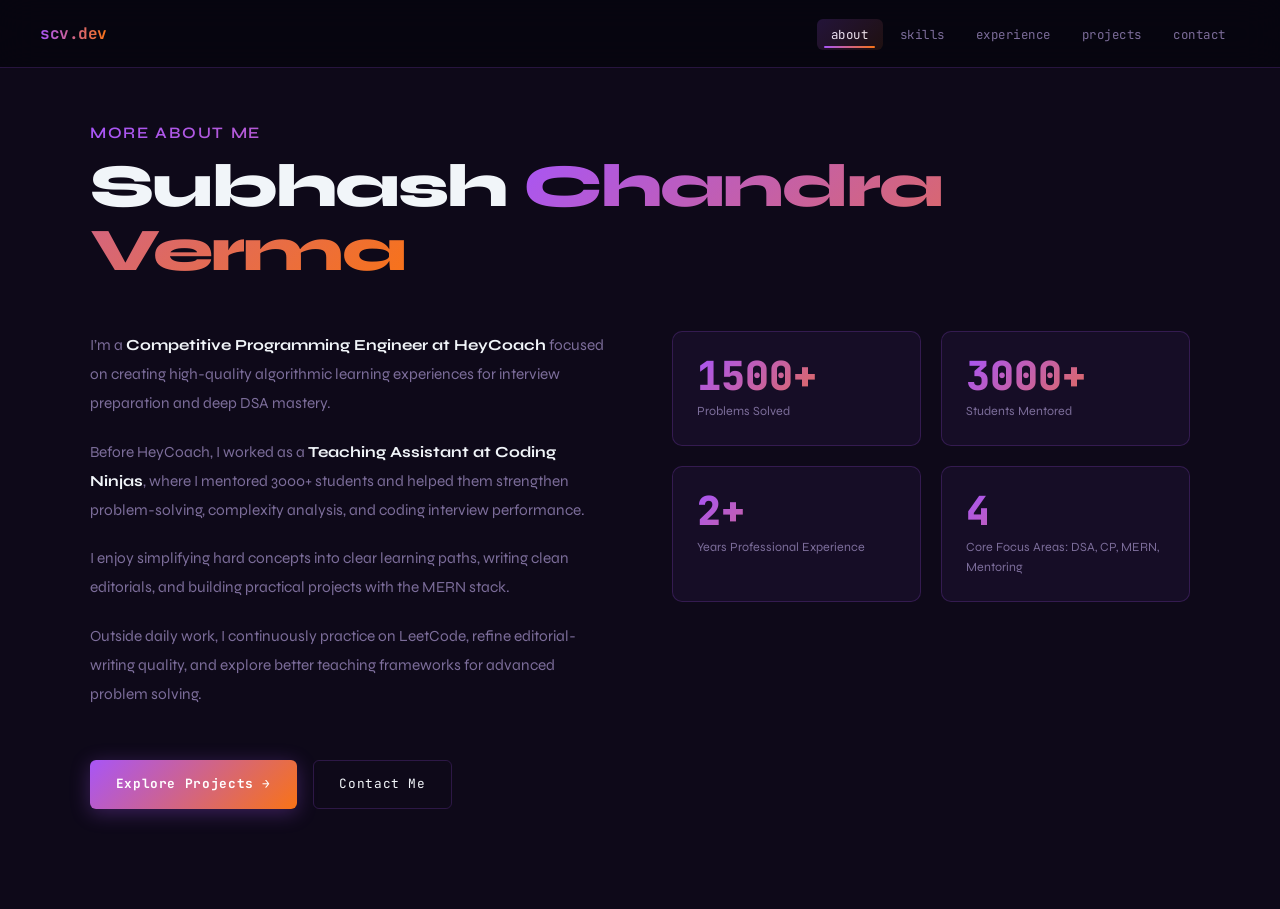
==== about.html @ 5bc22b5c "Add dedicated About page with expanded profile details" ====
<!DOCTYPE html>
<html lang="en">
<head>
  <meta charset="UTF-8" />
  <meta name="viewport" content="width=device-width, initial-scale=1.0" />
  <title>About | Subhash Chandra Verma</title>
  <link rel="icon" href="Subhashimg.ico" type="image/x-icon" />
  <link rel="preconnect" href="https://fonts.googleapis.com" />
  <link rel="preconnect" href="https://fonts.gstatic.com" crossorigin />
  <link href="https://fonts.googleapis.com/css2?family=JetBrains+Mono:wght@300;400;700&family=Syne:wght@400;600;700;800&display=swap" rel="stylesheet" />
  <link rel="stylesheet" href="style.css" />
</head>
<body>
  <nav>
    <a href="index.html#home" class="nav-logo">scv.dev</a>
    <ul class="nav-links">
      <li><a href="index.html#about" class="active">about</a></li>
      <li><a href="index.html#skills">skills</a></li>
      <li><a href="index.html#experience">experience</a></li>
      <li><a href="index.html#projects">projects</a></li>
      <li><a href="index.html#contact">contact</a></li>
    </ul>
  </nav>

  <section id="about" style="padding-top:120px; min-height:auto;">
    <div class="section-inner">
      <p class="section-label">More About Me</p>
      <h1 class="section-title">Subhash <span>Chandra Verma</span></h1>

      <div class="about-grid" style="margin-top:1.5rem;">
        <div class="about-text reveal visible" style="opacity:1;transform:none;">
          <p>I’m a <strong>Competitive Programming Engineer at HeyCoach</strong> focused on creating high-quality algorithmic learning experiences for interview preparation and deep DSA mastery.</p>
          <p>Before HeyCoach, I worked as a <strong>Teaching Assistant at Coding Ninjas</strong>, where I mentored 3000+ students and helped them strengthen problem-solving, complexity analysis, and coding interview performance.</p>
          <p>I enjoy simplifying hard concepts into clear learning paths, writing clean editorials, and building practical projects with the MERN stack.</p>
          <p>Outside daily work, I continuously practice on LeetCode, refine editorial-writing quality, and explore better teaching frameworks for advanced problem solving.</p>
        </div>

        <div class="stats-grid reveal visible" style="opacity:1;transform:none;">
          <div class="stat-card"><div class="stat-num">1500+</div><div class="stat-label">Problems Solved</div></div>
          <div class="stat-card"><div class="stat-num">3000+</div><div class="stat-label">Students Mentored</div></div>
          <div class="stat-card"><div class="stat-num">2+</div><div class="stat-label">Years Professional Experience</div></div>
          <div class="stat-card"><div class="stat-num">4</div><div class="stat-label">Core Focus Areas: DSA, CP, MERN, Mentoring</div></div>
        </div>
      </div>

      <div class="hero-ctas" style="margin-top:2rem;">
        <a class="btn-primary" href="index.html#projects">Explore Projects →</a>
        <a class="btn-outline" href="index.html#contact">Contact Me</a>
      </div>
    </div>
  </section>
</body>
</html>
---- style.css ----
/* ── VARIABLES ── */
:root {
  --bg:     #07050f;
  --bg2:    #0e0919;
  --bg3:    #160d26;
  --violet: #a855f7;
  --orange: #f97316;
  --cyan:   #22d3ee;
  --text:   #f1f5f9;
  --muted:  #7c6d9a;
  --border: rgba(168,85,247,0.2);
  --glow-v: 0 0 32px rgba(168,85,247,0.25);
  --glow-o: 0 0 32px rgba(249,115,22,0.25);
  --font-mono: 'JetBrains Mono', monospace;
  --font-sans: 'Syne', sans-serif;
}

/* ── RESET ── */
*, *::before, *::after { box-sizing: border-box; margin: 0; padding: 0; }
html { scroll-behavior: smooth; scroll-padding-top: 72px; }
body {
  background: var(--bg);
  color: var(--text);
  font-family: var(--font-sans);
  line-height: 1.6;
  overflow-x: hidden;
}

/* ── SCROLLBAR ── */
::-webkit-scrollbar { width: 4px; }
::-webkit-scrollbar-track { background: var(--bg); }
::-webkit-scrollbar-thumb {
  background: linear-gradient(var(--violet), var(--orange));
  border-radius: 4px;
}

/* ═══════════════════════════════════════════
   PROGRESS BAR
═══════════════════════════════════════════ */
#progress-bar {
  position: fixed; top: 68px; left: 0;
  height: 2px; width: 0%;
  background: linear-gradient(90deg, var(--violet), var(--orange), var(--cyan));
  z-index: 1001;
  transition: width 0.08s linear;
}

/* ═══════════════════════════════════════════
   NAV
═══════════════════════════════════════════ */
nav {
  position: fixed; top: 0; width: 100%; z-index: 1000;
  background: rgba(7,5,15,0.85);
  backdrop-filter: blur(18px);
  border-bottom: 1px solid var(--border);
  height: 68px;
  display: flex; align-items: center;
  justify-content: space-between;
  padding: 0 2.5rem;
}

.nav-logo {
  font-family: var(--font-mono);
  font-size: 1rem; font-weight: 700;
  text-decoration: none; letter-spacing: -0.5px;
  background: linear-gradient(90deg, var(--violet), var(--orange));
  -webkit-background-clip: text;
  -webkit-text-fill-color: transparent;
  background-clip: text;
}

.nav-links { display: flex; gap: 0.15rem; list-style: none; }

.nav-links a {
  font-family: var(--font-mono); font-size: 0.78rem;
  color: var(--muted); text-decoration: none;
  padding: 0.45rem 0.9rem; border-radius: 6px;
  position: relative; transition: color 0.25s;
  letter-spacing: 0.04em; overflow: hidden;
}

/* sliding bg pill */
.nav-links a::before {
  content: '';
  position: absolute; inset: 0; border-radius: 6px;
  background: linear-gradient(135deg, rgba(168,85,247,0.18), rgba(249,115,22,0.1));
  transform: scaleX(0) scaleY(0.6); transform-origin: center;
  transition: transform 0.35s cubic-bezier(0.34,1.56,0.64,1), opacity 0.25s;
  opacity: 0;
}
.nav-links a:hover::before,
.nav-links a.active::before { transform: scaleX(1) scaleY(1); opacity: 1; }
.nav-links a:hover,
.nav-links a.active { color: var(--text); }

/* bottom slide underline */
.nav-links a::after {
  content: '';
  position: absolute; bottom: 2px; left: 12%; right: 12%; height: 2px;
  background: linear-gradient(90deg, var(--violet), var(--orange));
  border-radius: 2px;
  transform: scaleX(0);
  transition: transform 0.35s cubic-bezier(0.34,1.56,0.64,1);
}
.nav-links a.active::after { transform: scaleX(1); }

/* ── HAMBURGER ── */
.hamburger {
  display: none; flex-direction: column; gap: 5px;
  cursor: pointer; background: none; border: none; padding: 4px;
}
.hamburger span {
  display: block; width: 24px; height: 2px;
  background: var(--violet); border-radius: 2px; transition: all 0.3s;
}
.hamburger.open span:nth-child(1) { transform: translateY(7px) rotate(45deg); }
.hamburger.open span:nth-child(2) { opacity: 0; }
.hamburger.open span:nth-child(3) { transform: translateY(-7px) rotate(-45deg); }

/* ── MOBILE MENU ── */
.mobile-menu {
  display: none; position: fixed;
  top: 68px; left: 0; right: 0;
  background: rgba(7,5,15,0.97); backdrop-filter: blur(20px);
  border-bottom: 1px solid var(--border);
  padding: 1.2rem 2rem; z-index: 999;
  flex-direction: column; gap: 0.2rem;
}
.mobile-menu.active { display: flex; }
.mobile-menu a {
  font-family: var(--font-mono); font-size: 0.9rem;
  color: var(--muted); text-decoration: none;
  padding: 0.7rem 1rem; border-radius: 6px;
  transition: all 0.25s; border-left: 2px solid transparent;
}
.mobile-menu a:hover {
  color: var(--violet); border-left-color: var(--violet);
  background: rgba(168,85,247,0.08); padding-left: 1.5rem;
}

/* ── SECTION FLASH ── */
.section-flash { animation: sflash 0.9s ease; }
@keyframes sflash {
  0%  { box-shadow: none; }
  30% { box-shadow: inset 0 0 80px rgba(168,85,247,0.1); }
  100%{ box-shadow: none; }
}

/* ═══════════════════════════════════════════
   HERO
═══════════════════════════════════════════ */
#home {
  min-height: 100vh; display: flex; align-items: center;
  padding: 100px 2.5rem 4rem;
  position: relative; overflow: hidden;
}

/* grid pattern */
#home::before {
  content: ''; position: absolute; inset: 0;
  background-image:
    linear-gradient(rgba(168,85,247,0.07) 1px, transparent 1px),
    linear-gradient(90deg, rgba(168,85,247,0.07) 1px, transparent 1px);
  background-size: 64px 64px;
  mask-image: radial-gradient(ellipse 80% 60% at 50% 50%, black 40%, transparent 100%);
  pointer-events: none;
}

/* glow orb */
#home::after {
  content: ''; position: absolute;
  width: 700px; height: 700px; border-radius: 50%;
  background: radial-gradient(circle, rgba(168,85,247,0.09) 0%, rgba(249,115,22,0.04) 50%, transparent 70%);
  top: 50%; left: 50%; transform: translate(-50%,-50%);
  pointer-events: none; animation: breathe 5s ease-in-out infinite;
}

@keyframes breathe {
  0%,100% { transform: translate(-50%,-50%) scale(1); opacity: .7; }
  50%      { transform: translate(-50%,-50%) scale(1.18); opacity: 1; }
}

.hero-inner {
  max-width: 1100px; margin: 0 auto; width: 100%;
  display: grid; grid-template-columns: 1fr auto;
  gap: 4rem; align-items: center; position: relative; z-index: 1;
}

.hero-tag {
  font-family: var(--font-mono); font-size: 0.7rem;
  letter-spacing: 0.18em; text-transform: uppercase; margin-bottom: 1rem;
  background: linear-gradient(90deg, var(--violet), var(--orange));
  -webkit-background-clip: text; -webkit-text-fill-color: transparent; background-clip: text;
  opacity: 0; animation: fadeUp .6s ease forwards .2s;
}

.hero-name {
  font-size: clamp(2.8rem, 6vw, 5rem); font-weight: 800;
  line-height: 1.05; letter-spacing: -2px; margin-bottom: 0.5rem;
  opacity: 0; animation: fadeUp .6s ease forwards .4s;
}
.hero-name .accent {
  background: linear-gradient(135deg, var(--violet) 20%, var(--orange) 80%);
  -webkit-background-clip: text; -webkit-text-fill-color: transparent; background-clip: text;
}

.hero-title {
  font-family: var(--font-mono); font-size: clamp(0.82rem, 2vw, 1rem);
  color: var(--cyan); margin-bottom: 1.5rem; min-height: 1.4em;
  opacity: 0; animation: fadeUp .6s ease forwards .6s;
}
#typed-text::after {
  content: '▌'; color: var(--orange);
  animation: blink 1s step-end infinite;
}
@keyframes blink { 0%,100%{opacity:1} 50%{opacity:0} }

.hero-bio {
  font-size: .97rem; color: var(--muted);
  max-width: 520px; line-height: 1.85; margin-bottom: 2rem;
  opacity: 0; animation: fadeUp .6s ease forwards .8s;
}
.hero-bio strong { color: var(--text); }

.hero-ctas {
  display: flex; gap: 1rem; flex-wrap: wrap;
  opacity: 0; animation: fadeUp .6s ease forwards 1s;
}

.btn-primary {
  display: inline-flex; align-items: center; gap: .5rem;
  background: linear-gradient(135deg, var(--violet), var(--orange));
  color: #fff; font-family: var(--font-mono); font-size: .8rem; font-weight: 700;
  text-decoration: none; padding: .8rem 1.6rem; border-radius: 6px;
  letter-spacing: .05em; transition: all .3s;
  box-shadow: 0 4px 20px rgba(168,85,247,0.3);
  cursor: pointer; border: none;
}
.btn-primary:hover { transform: translateY(-3px); box-shadow: 0 8px 30px rgba(168,85,247,0.45); }

.btn-outline {
  display: inline-flex; align-items: center; gap: .5rem;
  border: 1px solid var(--border); color: var(--text);
  font-family: var(--font-mono); font-size: .8rem;
  text-decoration: none; padding: .8rem 1.6rem; border-radius: 6px;
  letter-spacing: .05em; transition: all .3s;
  cursor: pointer; background: none;
}
.btn-outline:hover {
  border-color: var(--violet); color: var(--violet);
  background: rgba(168,85,247,0.08); transform: translateY(-3px);
}

.hero-socials {
  display: flex; gap: .75rem; margin-top: 2rem;
  opacity: 0; animation: fadeUp .6s ease forwards 1.2s;
}
.hero-socials a {
  width: 42px; height: 42px; border-radius: 10px;
  border: 1px solid var(--border);
  display: flex; align-items: center; justify-content: center;
  color: var(--muted); text-decoration: none;
  font-family: var(--font-mono); font-size: .7rem; font-weight: 700;
  transition: all .25s;
}
.hero-socials a:hover {
  border-color: var(--violet); color: var(--violet);
  background: rgba(168,85,247,0.1); transform: translateY(-4px);
  box-shadow: 0 6px 20px rgba(168,85,247,0.2);
}

/* ── AVATAR ── */
.hero-avatar-wrap { position: relative; opacity: 0; animation: fadeIn .9s ease forwards .5s; }
.hero-avatar {
  width: 240px; height: 240px; border-radius: 50%;
  border: 3px solid transparent;
  background: linear-gradient(var(--bg), var(--bg)) padding-box,
              linear-gradient(135deg, var(--violet), var(--orange)) border-box;
  object-fit: cover; display: block;
  box-shadow: 0 0 60px rgba(168,85,247,0.25), 0 0 120px rgba(249,115,22,0.1);
}
.avatar-ring {
  position: absolute; inset: -14px; border-radius: 50%;
  border: 1px dashed rgba(168,85,247,0.35);
  animation: spin 18s linear infinite;
}
.avatar-dot  { position: absolute; top: 14px; left: 50%; width: 12px; height: 12px; border-radius: 50%; background: var(--orange); box-shadow: 0 0 12px var(--orange); transform: translateX(-50%); }
.avatar-dot2 { position: absolute; bottom: 14px; left: 50%; width: 8px; height: 8px; border-radius: 50%; background: var(--violet); box-shadow: 0 0 10px var(--violet); transform: translateX(-50%); }

/* ── KEYFRAMES ── */
@keyframes spin   { to { transform: rotate(360deg); } }
@keyframes fadeUp { from { opacity: 0; transform: translateY(22px); } to { opacity: 1; transform: none; } }
@keyframes fadeIn { from { opacity: 0; transform: scale(.95); } to { opacity: 1; transform: none; } }

/* ═══════════════════════════════════════════
   SECTION BASE
═══════════════════════════════════════════ */
section { padding: 100px 2.5rem; }
.section-inner { max-width: 1100px; margin: 0 auto; }

.section-label {
  font-family: var(--font-sans); font-size: 1rem; font-weight: 600;
  letter-spacing: .1em; text-transform: uppercase; margin-bottom: .6rem;
  background: linear-gradient(90deg, var(--violet), var(--orange));
  -webkit-background-clip: text; -webkit-text-fill-color: transparent; background-clip: text;
}
.section-title {
  font-size: clamp(2.4rem, 5vw, 3.8rem);
  font-weight: 800; letter-spacing: -2px; margin-bottom: 3rem; line-height: 1.05;
}
.section-title span {
  background: linear-gradient(135deg, var(--violet), var(--orange));
  -webkit-background-clip: text; -webkit-text-fill-color: transparent; background-clip: text;
}

/* ═══════════════════════════════════════════
   ABOUT
═══════════════════════════════════════════ */
#about { background: var(--bg2); }

.about-grid { display: grid; grid-template-columns: 1fr 1fr; gap: 4rem; align-items: start; }
.about-text p { color: var(--muted); line-height: 1.9; margin-bottom: 1.2rem; font-size: .96rem; }
.about-text p strong { color: var(--text); }

.stats-grid { display: grid; grid-template-columns: 1fr 1fr; gap: 1.25rem; }
.stat-card {
  background: var(--bg3); border: 1px solid var(--border);
  border-radius: 10px; padding: 1.5rem;
  transition: all .3s; position: relative; overflow: hidden;
}
.stat-card::before {
  content: ''; position: absolute; top: 0; left: 0; right: 0; height: 2px;
  background: linear-gradient(90deg, var(--violet), var(--orange));
  transform: scaleX(0); transition: transform .3s;
}
.stat-card:hover::before { transform: scaleX(1); }
.stat-card:hover { transform: translateY(-5px); box-shadow: var(--glow-v); border-color: rgba(168,85,247,0.4); }
.stat-num {
  font-size: 2.5rem; font-weight: 800; font-family: var(--font-mono); line-height: 1;
  background: linear-gradient(135deg, var(--violet), var(--orange));
  -webkit-background-clip: text; -webkit-text-fill-color: transparent; background-clip: text;
}
.stat-label { font-size: .78rem; color: var(--muted); margin-top: .35rem; }

/* ═══════════════════════════════════════════
   SKILLS
═══════════════════════════════════════════ */
#skills { background: var(--bg); }

.skills-grid { display: grid; grid-template-columns: repeat(auto-fill, minmax(290px, 1fr)); gap: 1.5rem; }
.skill-category {
  background: var(--bg3); border: 1px solid var(--border);
  border-radius: 10px; padding: 1.5rem; transition: all .3s;
}
.skill-category:hover { border-color: rgba(168,85,247,0.45); box-shadow: var(--glow-v); }
.skill-category h3 {
  font-family: var(--font-mono); font-size: .7rem; letter-spacing: .18em; text-transform: uppercase; margin-bottom: 1.25rem;
  background: linear-gradient(90deg, var(--violet), var(--orange));
  -webkit-background-clip: text; -webkit-text-fill-color: transparent; background-clip: text;
}

.skill-item { margin-bottom: 1rem; }
.skill-row { display: flex; justify-content: space-between; align-items: center; margin-bottom: 5px; }
.skill-name { font-size: .84rem; color: var(--text); }
.skill-pct { font-family: var(--font-mono); font-size: .72rem; color: var(--violet); }
.skill-bar { height: 3px; background: rgba(255,255,255,0.06); border-radius: 3px; overflow: hidden; }
.skill-fill {
  height: 100%; background: linear-gradient(90deg, var(--violet), var(--orange));
  border-radius: 3px; width: 0%;
  transition: width 1.6s cubic-bezier(0.25,1,0.5,1);
}

.tags { display: flex; flex-wrap: wrap; gap: .5rem; }
.tag {
  font-family: var(--font-mono); font-size: .7rem;
  padding: .3rem .7rem; border-radius: 5px;
  border: 1px solid var(--border); color: var(--muted); transition: all .2s;
}
.tag:hover { border-color: var(--violet); color: var(--violet); background: rgba(168,85,247,0.08); }

/* ═══════════════════════════════════════════
   EXPERIENCE
═══════════════════════════════════════════ */
#experience { background: var(--bg2); }

.timeline { position: relative; }
.timeline::before {
  content: ''; position: absolute; left: 0; top: 0; bottom: 0; width: 1px;
  background: linear-gradient(to bottom, transparent, var(--violet), var(--orange), transparent);
}
.timeline-item { padding: 0 0 3rem 2.5rem; position: relative; }
.timeline-item::before {
  content: ''; position: absolute; left: -6px; top: 6px;
  width: 13px; height: 13px; border-radius: 50%;
  background: linear-gradient(135deg, var(--violet), var(--orange));
  box-shadow: 0 0 14px rgba(168,85,247,0.6);
}
.tl-date {
  font-family: var(--font-mono); font-size: .7rem; letter-spacing: .1em; margin-bottom: .4rem;
  background: linear-gradient(90deg, var(--violet), var(--orange));
  -webkit-background-clip: text; -webkit-text-fill-color: transparent; background-clip: text;
}
.tl-role { font-size: 1.2rem; font-weight: 700; margin-bottom: .2rem; }
.tl-company { font-family: var(--font-mono); font-size: .78rem; color: var(--cyan); margin-bottom: 1rem; }
.tl-desc { color: var(--muted); font-size: .88rem; line-height: 1.85; list-style: none; }
.tl-desc li { margin-bottom: .4rem; padding-left: 1.2rem; position: relative; }
.tl-desc li::before { content: '▸'; position: absolute; left: 0; color: var(--orange); }

/* ═══════════════════════════════════════════
   EDUCATION
═══════════════════════════════════════════ */
#education { background: var(--bg); }

.edu-card {
  background: var(--bg3); border: 1px solid var(--border);
  border-radius: 10px; padding: 2rem;
  display: grid; grid-template-columns: auto 1fr; gap: 1.5rem;
  align-items: start; transition: all .3s; margin-bottom: 1.25rem;
}
.edu-card:hover { border-color: rgba(168,85,247,0.45); transform: translateX(6px); box-shadow: var(--glow-v); }
.edu-icon {
  width: 56px; height: 56px; border-radius: 10px; font-size: 1.5rem;
  background: linear-gradient(135deg, rgba(168,85,247,0.15), rgba(249,115,22,0.1));
  border: 1px solid var(--border);
  display: flex; align-items: center; justify-content: center;
}
.edu-degree { font-size: 1.05rem; font-weight: 700; margin-bottom: .25rem; }
.edu-school { font-family: var(--font-mono); font-size: .78rem; color: var(--cyan); margin-bottom: .3rem; }
.edu-year { font-family: var(--font-mono); font-size: .7rem; color: var(--muted); }

/* ═══════════════════════════════════════════
   PROJECTS
═══════════════════════════════════════════ */
#projects { background: var(--bg2); }

.projects-grid { display: grid; grid-template-columns: repeat(auto-fill, minmax(320px, 1fr)); gap: 1.5rem; }
.project-card {
  background: var(--bg3); border: 1px solid var(--border);
  border-radius: 10px; padding: 1.75rem;
  transition: all .3s; position: relative; overflow: hidden;
}
.project-card::before {
  content: ''; position: absolute; top: 0; left: 0; right: 0; height: 2px;
  background: linear-gradient(90deg, var(--violet), var(--orange));
  transform: scaleX(0); transform-origin: left;
  transition: transform .35s cubic-bezier(0.34,1.56,0.64,1);
}
.project-card:hover { border-color: rgba(168,85,247,0.4); transform: translateY(-7px); box-shadow: var(--glow-v); }
.project-card:hover::before { transform: scaleX(1); }
.project-num {
  font-family: var(--font-mono); font-size: .64rem; letter-spacing: .1em; margin-bottom: .75rem;
  background: linear-gradient(90deg, var(--violet), var(--orange));
  -webkit-background-clip: text; -webkit-text-fill-color: transparent; background-clip: text;
}
.project-title { font-size: 1.05rem; font-weight: 700; margin-bottom: .6rem; }
.project-desc { font-size: .84rem; color: var(--muted); line-height: 1.75; margin-bottom: 1.1rem; }
.project-stack { display: flex; flex-wrap: wrap; gap: .4rem; }
.project-tag {
  font-family: var(--font-mono); font-size: .65rem;
  padding: .2rem .55rem; border-radius: 4px;
  background: rgba(168,85,247,0.1); color: var(--violet);
  border: 1px solid rgba(168,85,247,0.25);
}

/* ═══════════════════════════════════════════
   ACHIEVEMENTS
═══════════════════════════════════════════ */
#achievements { background: var(--bg); }

.ach-grid { display: grid; grid-template-columns: repeat(auto-fill, minmax(270px, 1fr)); gap: 1.25rem; }
.ach-card {
  background: var(--bg3); border: 1px solid var(--border);
  border-radius: 10px; padding: 1.5rem;
  display: flex; gap: 1rem; align-items: flex-start; transition: all .3s;
}
.ach-card:hover { border-color: rgba(249,115,22,0.4); transform: translateY(-5px); box-shadow: var(--glow-o); }
.ach-icon { font-size: 1.8rem; flex-shrink: 0; }
.ach-title { font-size: .95rem; font-weight: 700; margin-bottom: .3rem; }
.ach-desc { font-size: .82rem; color: var(--muted); line-height: 1.65; }

/* ═══════════════════════════════════════════
   CONTACT
═══════════════════════════════════════════ */
#contact { background: var(--bg2); }

.contact-inner { display: grid; grid-template-columns: 1fr 1fr; gap: 4rem; align-items: start; }
.contact-text p { color: var(--muted); font-size: .95rem; line-height: 1.85; margin-bottom: 2rem; }
.contact-links { display: flex; flex-direction: column; gap: .75rem; }
.contact-link {
  display: flex; align-items: center; gap: .75rem;
  text-decoration: none; color: var(--muted);
  font-family: var(--font-mono); font-size: .8rem;
  padding: .85rem 1rem; background: var(--bg3);
  border: 1px solid var(--border); border-radius: 8px; transition: all .25s;
}
.cl-icon {
  width: 28px; height: 28px; border-radius: 6px;
  background: linear-gradient(135deg, rgba(168,85,247,0.2), rgba(249,115,22,0.1));
  display: flex; align-items: center; justify-content: center;
  font-size: .7rem; font-weight: 700; color: var(--violet); flex-shrink: 0;
}
.contact-link:hover { border-color: var(--violet); color: var(--text); transform: translateX(8px); background: rgba(168,85,247,0.07); }

.contact-form { display: flex; flex-direction: column; gap: 1rem; }
.form-group { display: flex; flex-direction: column; gap: .4rem; }
.form-group label {
  font-family: var(--font-mono); font-size: .68rem; letter-spacing: .12em; text-transform: uppercase;
  background: linear-gradient(90deg, var(--violet), var(--orange));
  -webkit-background-clip: text; -webkit-text-fill-color: transparent; background-clip: text;
}
.form-group input,
.form-group textarea {
  background: var(--bg3); border: 1px solid var(--border);
  border-radius: 7px; padding: .8rem 1rem;
  color: var(--text); font-family: var(--font-mono); font-size: .84rem;
  outline: none; transition: border-color .25s; resize: vertical;
}
.form-group input:focus,
.form-group textarea:focus { border-color: var(--violet); }
.form-group textarea { min-height: 120px; }
.form-submit {
  background: linear-gradient(135deg, var(--violet), var(--orange));
  color: #fff; border: none; padding: .9rem; border-radius: 7px;
  cursor: pointer; font-family: var(--font-mono); font-size: .84rem; font-weight: 700;
  letter-spacing: .05em; transition: all .3s;
  box-shadow: 0 4px 20px rgba(168,85,247,0.25);
}
.form-submit:hover { transform: translateY(-2px); box-shadow: 0 8px 30px rgba(168,85,247,0.4); }

/* ═══════════════════════════════════════════
   FOOTER
═══════════════════════════════════════════ */
footer {
  background: var(--bg); border-top: 1px solid var(--border);
  padding: 2rem; text-align: center;
}
footer p { font-family: var(--font-mono); font-size: .74rem; color: var(--muted); }
footer span {
  background: linear-gradient(90deg, var(--violet), var(--orange));
  -webkit-background-clip: text; -webkit-text-fill-color: transparent; background-clip: text;
}

/* ═══════════════════════════════════════════
   SCROLL REVEAL
═══════════════════════════════════════════ */
.reveal       { opacity: 0; transform: translateY(28px); transition: opacity .7s ease, transform .7s ease; }
.reveal-left  { opacity: 0; transform: translateX(-28px); transition: opacity .7s ease, transform .7s ease; }
.reveal-right { opacity: 0; transform: translateX(28px);  transition: opacity .7s ease, transform .7s ease; }
.reveal.visible,
.reveal-left.visible,
.reveal-right.visible { opacity: 1; transform: none; }

/* ═══════════════════════════════════════════
   RESPONSIVE
═══════════════════════════════════════════ */
@media (max-width: 900px) {
  .hero-inner { grid-template-columns: 1fr; text-align: center; }
  .hero-avatar-wrap { display: flex; justify-content: center; order: -1; }
  .hero-avatar { width: 180px; height: 180px; }
  .hero-bio, .hero-ctas, .hero-socials { margin-left: auto; margin-right: auto; }
  .hero-ctas, .hero-socials { justify-content: center; }
  .about-grid, .contact-inner { grid-template-columns: 1fr; }
  .nav-links { display: none; }
  .hamburger { display: flex; }
}

@media (max-width: 600px) {
  section { padding: 70px 1.25rem; }
  nav { padding: 0 1.25rem; }
  .hero-name { letter-spacing: -1px; }
  .stats-grid { grid-template-columns: 1fr 1fr; }
  .edu-card { grid-template-columns: 1fr; }
}
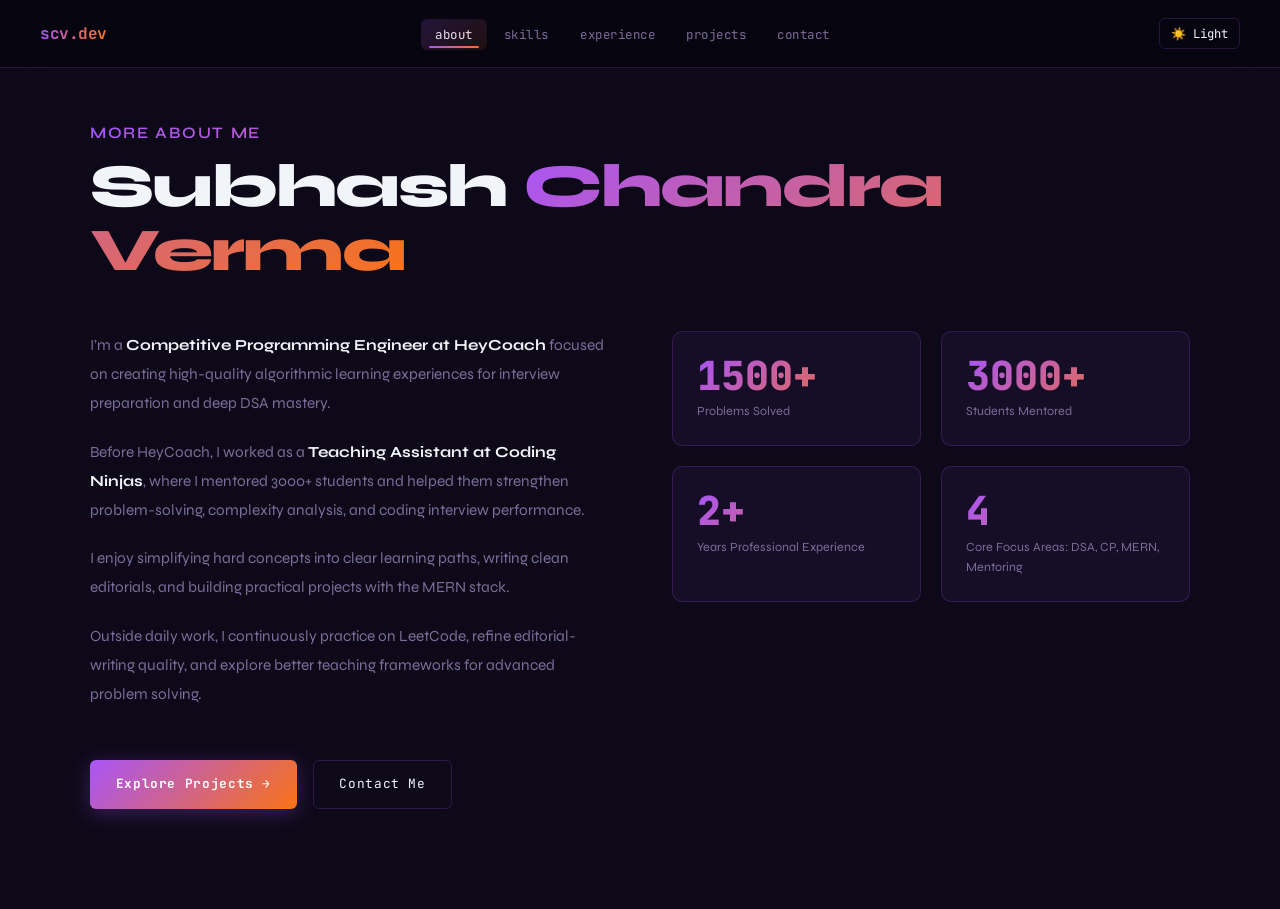
==== commit c9f4aa05: "Add dark/light theme toggle across portfolio pages" ====
--- a/about.html
+++ b/about.html
@@ -20,6 +20,7 @@
       <li><a href="index.html#projects">projects</a></li>
       <li><a href="index.html#contact">contact</a></li>
     </ul>
+    <button class="theme-toggle" id="themeToggle" aria-label="Toggle theme">☀️ Light</button>
   </nav>
 
   <section id="about" style="padding-top:120px; min-height:auto;">
@@ -49,5 +50,21 @@
       </div>
     </div>
   </section>
+  <script>
+    (function () {
+      const themeBtn = document.getElementById('themeToggle');
+      const applyTheme = (theme) => {
+        document.body.classList.toggle('light-theme', theme === 'light');
+        themeBtn.textContent = theme === 'light' ? '🌙 Dark' : '☀️ Light';
+      };
+      const saved = localStorage.getItem('theme') || 'dark';
+      applyTheme(saved);
+      themeBtn.addEventListener('click', () => {
+        const next = document.body.classList.contains('light-theme') ? 'dark' : 'light';
+        localStorage.setItem('theme', next);
+        applyTheme(next);
+      });
+    })();
+  </script>
 </body>
 </html>
--- a/style.css
+++ b/style.css
@@ -16,6 +16,35 @@
   --font-sans: 'Syne', sans-serif;
 }
 
+
+
+/* Theme overrides */
+body.light-theme {
+  --bg: #f8fafc;
+  --bg2: #eef2ff;
+  --bg3: #e2e8f0;
+  --text: #0f172a;
+  --muted: #475569;
+  --border: rgba(99,102,241,0.25);
+}
+
+body.light-theme nav { background: rgba(248,250,252,0.88); }
+body.light-theme .mobile-menu { background: rgba(248,250,252,0.97); }
+
+.theme-toggle {
+  border: 1px solid var(--border);
+  background: transparent;
+  color: var(--text);
+  font-family: var(--font-mono);
+  font-size: 0.76rem;
+  border-radius: 6px;
+  padding: 0.4rem 0.7rem;
+  cursor: pointer;
+}
+.theme-toggle:hover {
+  background: rgba(168,85,247,0.1);
+}
+
 /* ── RESET ── */
 *, *::before, *::after { box-sizing: border-box; margin: 0; padding: 0; }
 html { scroll-behavior: smooth; scroll-padding-top: 72px; }
